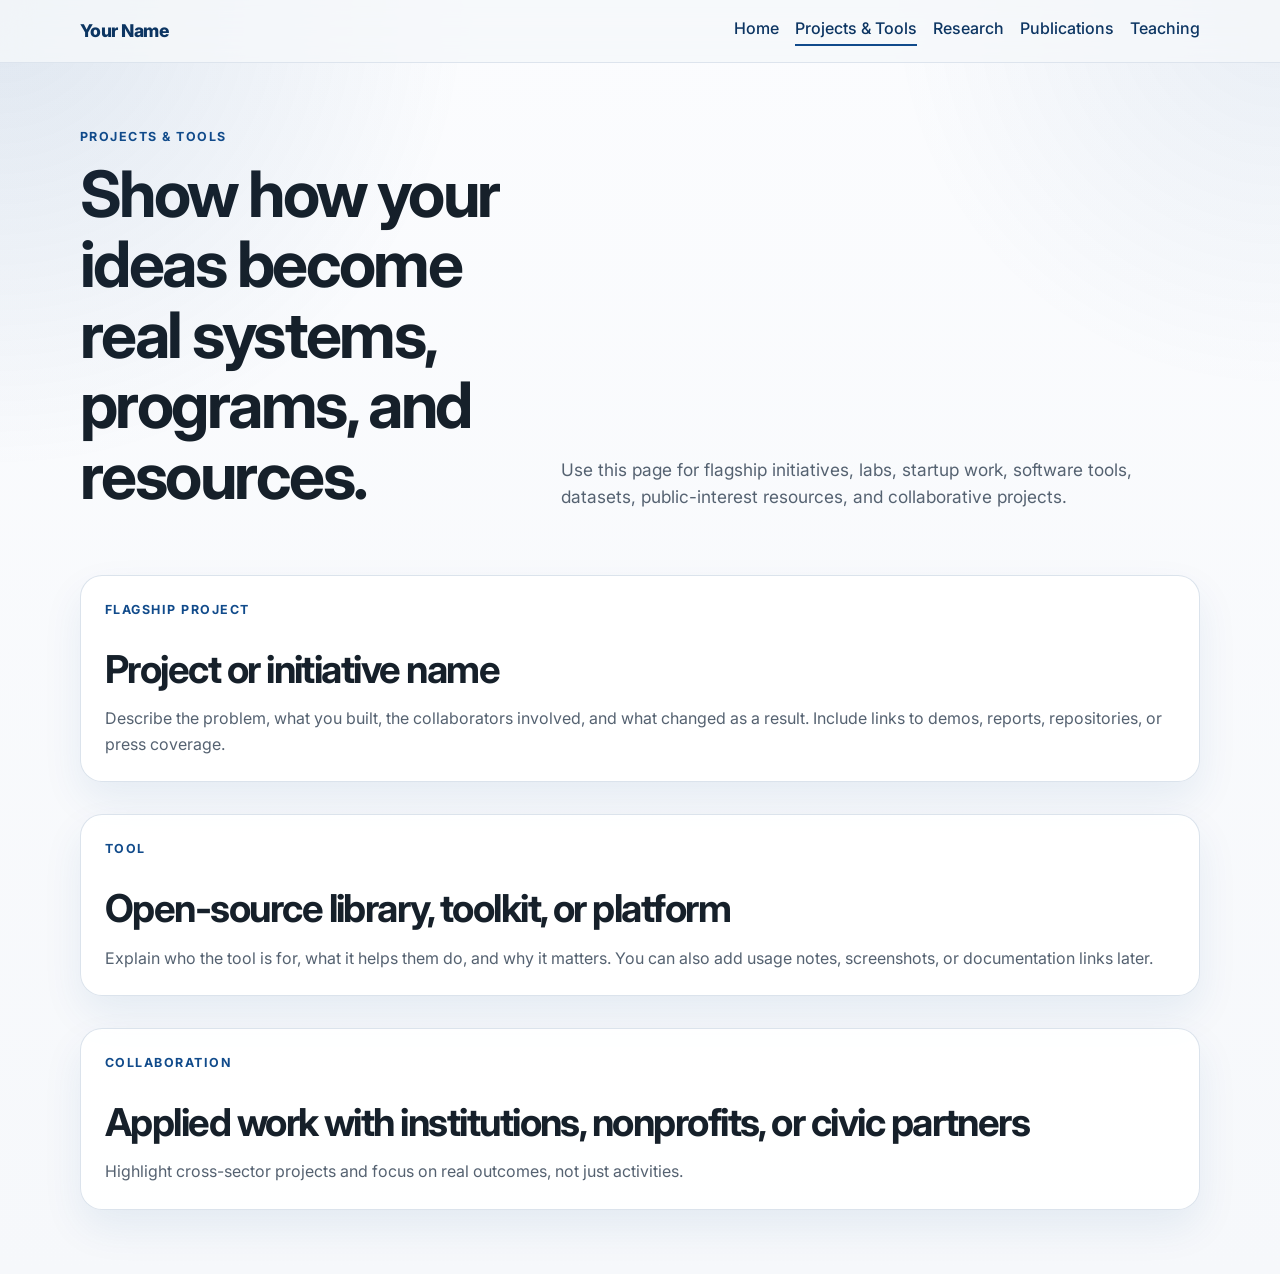
==== projects-tools.html @ a55ed340 "Split personal website into linked pages" ====
<!DOCTYPE html>
<html lang="en">
  <head>
    <meta charset="UTF-8" />
    <meta name="viewport" content="width=device-width, initial-scale=1.0" />
    <title>Your Name | Projects & Tools</title>
    <meta
      name="description"
      content="Projects and tools page for a personal website inspired by rayidghani.com."
    />
    <link rel="preconnect" href="https://fonts.googleapis.com" />
    <link rel="preconnect" href="https://fonts.gstatic.com" crossorigin />
    <link
      href="https://fonts.googleapis.com/css2?family=Inter:wght@400;500;600;700;800&display=swap"
      rel="stylesheet"
    />
    <link rel="stylesheet" href="styles.css" />
  </head>
  <body>
    <header class="site-header">
      <div class="container nav-wrap">
        <a class="brand" href="index.html">Your Name</a>
        <nav class="nav" aria-label="Primary navigation">
          <a href="index.html">Home</a>
          <a href="projects-tools.html" aria-current="page">Projects &amp; Tools</a>
          <a href="research.html">Research</a>
          <a href="publications.html">Publications</a>
          <a href="teaching.html">Teaching</a>
        </nav>
      </div>
    </header>

    <main>
      <section class="hero compact-hero">
        <div class="container page-intro">
          <div>
            <p class="eyebrow">Projects &amp; Tools</p>
            <h1>Show how your ideas become real systems, programs, and resources.</h1>
          </div>
          <p class="lead intro-copy">
            Use this page for flagship initiatives, labs, startup work, software tools, datasets,
            public-interest resources, and collaborative projects.
          </p>
        </div>
      </section>

      <section class="section">
        <div class="container stacked-grid">
          <article class="card detail-card">
            <p class="card-kicker">Flagship Project</p>
            <h2>Project or initiative name</h2>
            <p>
              Describe the problem, what you built, the collaborators involved, and what changed as
              a result. Include links to demos, reports, repositories, or press coverage.
            </p>
          </article>
          <article class="card detail-card">
            <p class="card-kicker">Tool</p>
            <h2>Open-source library, toolkit, or platform</h2>
            <p>
              Explain who the tool is for, what it helps them do, and why it matters. You can also
              add usage notes, screenshots, or documentation links later.
            </p>
          </article>
          <article class="card detail-card">
            <p class="card-kicker">Collaboration</p>
            <h2>Applied work with institutions, nonprofits, or civic partners</h2>
            <p>
              Highlight cross-sector projects and focus on real outcomes, not just activities.
            </p>
          </article>
        </div>
      </section>
    </main>
  </body>
</html>
---- styles.css ----
:root {
  --bg: #f6f8fb;
  --surface: rgba(255, 255, 255, 0.9);
  --surface-alt: #eef3f8;
  --border: #d8e0ea;
  --text: #16202a;
  --muted: #556271;
  --accent: #114b8b;
  --accent-dark: #0c3562;
  --shadow: 0 18px 40px rgba(17, 75, 139, 0.08);
  --radius: 22px;
  --max-width: 1120px;
}

* {
  box-sizing: border-box;
}

html {
  scroll-behavior: smooth;
}

body {
  margin: 0;
  font-family: "Inter", system-ui, -apple-system, BlinkMacSystemFont, "Segoe UI", sans-serif;
  color: var(--text);
  background: linear-gradient(180deg, #fbfcfe 0%, var(--bg) 100%);
  line-height: 1.6;
}

body::before {
  content: "";
  position: fixed;
  inset: 0;
  background:
    radial-gradient(circle at top left, rgba(17, 75, 139, 0.12), transparent 30%),
    radial-gradient(circle at top right, rgba(17, 75, 139, 0.08), transparent 25%);
  pointer-events: none;
}

.container {
  width: min(calc(100% - 2rem), var(--max-width));
  margin: 0 auto;
}

.site-header {
  position: sticky;
  top: 0;
  z-index: 10;
  backdrop-filter: blur(16px);
  background: rgba(246, 248, 251, 0.8);
  border-bottom: 1px solid rgba(216, 224, 234, 0.8);
}

.nav-wrap {
  display: flex;
  justify-content: space-between;
  align-items: center;
  padding: 1rem 0;
  gap: 1rem;
}

.brand,
.nav a,
.contact-links a,
.card a {
  color: var(--accent-dark);
  text-decoration: none;
}

.brand {
  font-weight: 800;
  letter-spacing: -0.03em;
  font-size: 1.1rem;
}

.nav {
  display: flex;
  flex-wrap: wrap;
  gap: 1rem;
}

.nav a {
  font-weight: 500;
  padding-bottom: 0.15rem;
}

.nav a[aria-current="page"] {
  border-bottom: 2px solid var(--accent);
}

.hero {
  padding: 5rem 0 3rem;
}

.compact-hero {
  padding: 4rem 0 2rem;
}

.page-hero {
  padding-bottom: 2rem;
}

.hero-grid,
.section-grid,
.split-layout,
.contact-card,
.page-intro,
.stacked-grid {
  display: grid;
  gap: 2rem;
}

.hero-grid {
  grid-template-columns: 1.4fr 0.9fr;
  align-items: start;
}

.page-intro,
.section-grid,
.split-layout,
.contact-card {
  grid-template-columns: 0.95fr 1.35fr;
}

.eyebrow,
.section-label,
.card-kicker {
  text-transform: uppercase;
  letter-spacing: 0.12em;
  font-size: 0.78rem;
  font-weight: 700;
  color: var(--accent);
  margin: 0 0 0.75rem;
}

h1,
h2,
h3 {
  letter-spacing: -0.04em;
  line-height: 1.1;
  margin: 0;
}

h1 {
  font-size: clamp(2.6rem, 5vw, 4.8rem);
  max-width: 12ch;
}

h2 {
  font-size: clamp(1.8rem, 3vw, 2.8rem);
}

h3 {
  font-size: 1.25rem;
}

p {
  margin: 0;
  color: var(--muted);
}

.lead {
  margin-top: 1.5rem;
  max-width: 67ch;
  font-size: 1.08rem;
}

.intro-copy {
  align-self: end;
}

.hero-actions,
.tag-row,
.contact-links {
  display: flex;
  gap: 1rem;
  flex-wrap: wrap;
}

.hero-actions {
  margin-top: 2rem;
}

.button {
  display: inline-flex;
  align-items: center;
  justify-content: center;
  border-radius: 999px;
  padding: 0.9rem 1.35rem;
  font-weight: 700;
  text-decoration: none;
  border: 1px solid var(--border);
}

.button.primary {
  background: var(--accent);
  color: #fff;
  border-color: transparent;
}

.button.secondary {
  background: var(--surface);
  color: var(--accent-dark);
}

.profile-card,
.card,
.list-panel,
.contact-card {
  background: var(--surface);
  border: 1px solid rgba(216, 224, 234, 0.9);
  border-radius: var(--radius);
  box-shadow: var(--shadow);
}

.profile-card,
.card,
.list-panel,
.contact-card {
  padding: 1.5rem;
}

.avatar {
  width: 72px;
  height: 72px;
  border-radius: 20px;
  display: grid;
  place-items: center;
  background: linear-gradient(135deg, var(--accent), var(--accent-dark));
  color: #fff;
  font-size: 1.5rem;
  font-weight: 800;
  margin-bottom: 1rem;
}

.meta-list {
  list-style: none;
  padding: 0;
  margin: 1.5rem 0 0;
  display: grid;
  gap: 0.9rem;
}

.meta-list li {
  display: flex;
  flex-direction: column;
  gap: 0.15rem;
}

.meta-list span {
  font-size: 0.84rem;
  color: var(--muted);
}

.section {
  padding: 2rem 0 4rem;
}

.alt {
  background: rgba(238, 243, 248, 0.55);
  border-top: 1px solid rgba(216, 224, 234, 0.7);
  border-bottom: 1px solid rgba(216, 224, 234, 0.7);
}

.content-stack {
  display: grid;
  gap: 1rem;
}

.tag-row span {
  padding: 0.65rem 0.9rem;
  border-radius: 999px;
  background: var(--surface-alt);
  border: 1px solid var(--border);
  font-size: 0.95rem;
  color: var(--accent-dark);
}

.section-heading {
  display: flex;
  justify-content: space-between;
  gap: 2rem;
  align-items: end;
  margin-bottom: 2rem;
}

.section-heading p {
  max-width: 34ch;
}

.card-grid {
  display: grid;
  grid-template-columns: repeat(3, minmax(0, 1fr));
  gap: 1.25rem;
}

.feature-grid {
  grid-template-columns: repeat(2, minmax(0, 1fr));
}

.card,
.list-panel,
.detail-card {
  display: grid;
  gap: 1rem;
}

.stacked-grid {
  grid-template-columns: 1fr;
}

.list-panel article {
  padding-bottom: 1.2rem;
  border-bottom: 1px solid var(--border);
}

.list-panel article:last-child {
  padding-bottom: 0;
  border-bottom: none;
}

.bullet-list {
  margin: 0;
  padding-left: 1.25rem;
  color: var(--muted);
}

.contact-section {
  padding-bottom: 5rem;
}

.contact-card {
  align-items: center;
}

.contact-links a {
  font-weight: 600;
}

@media (max-width: 900px) {
  .hero-grid,
  .section-grid,
  .split-layout,
  .contact-card,
  .card-grid,
  .page-intro,
  .feature-grid {
    grid-template-columns: 1fr;
  }

  .section-heading {
    flex-direction: column;
    align-items: start;
  }
}

@media (max-width: 640px) {
  .hero {
    padding-top: 3.5rem;
  }

  .nav-wrap {
    align-items: start;
    flex-direction: column;
  }

  .button,
  .contact-links a {
    width: 100%;
  }
}
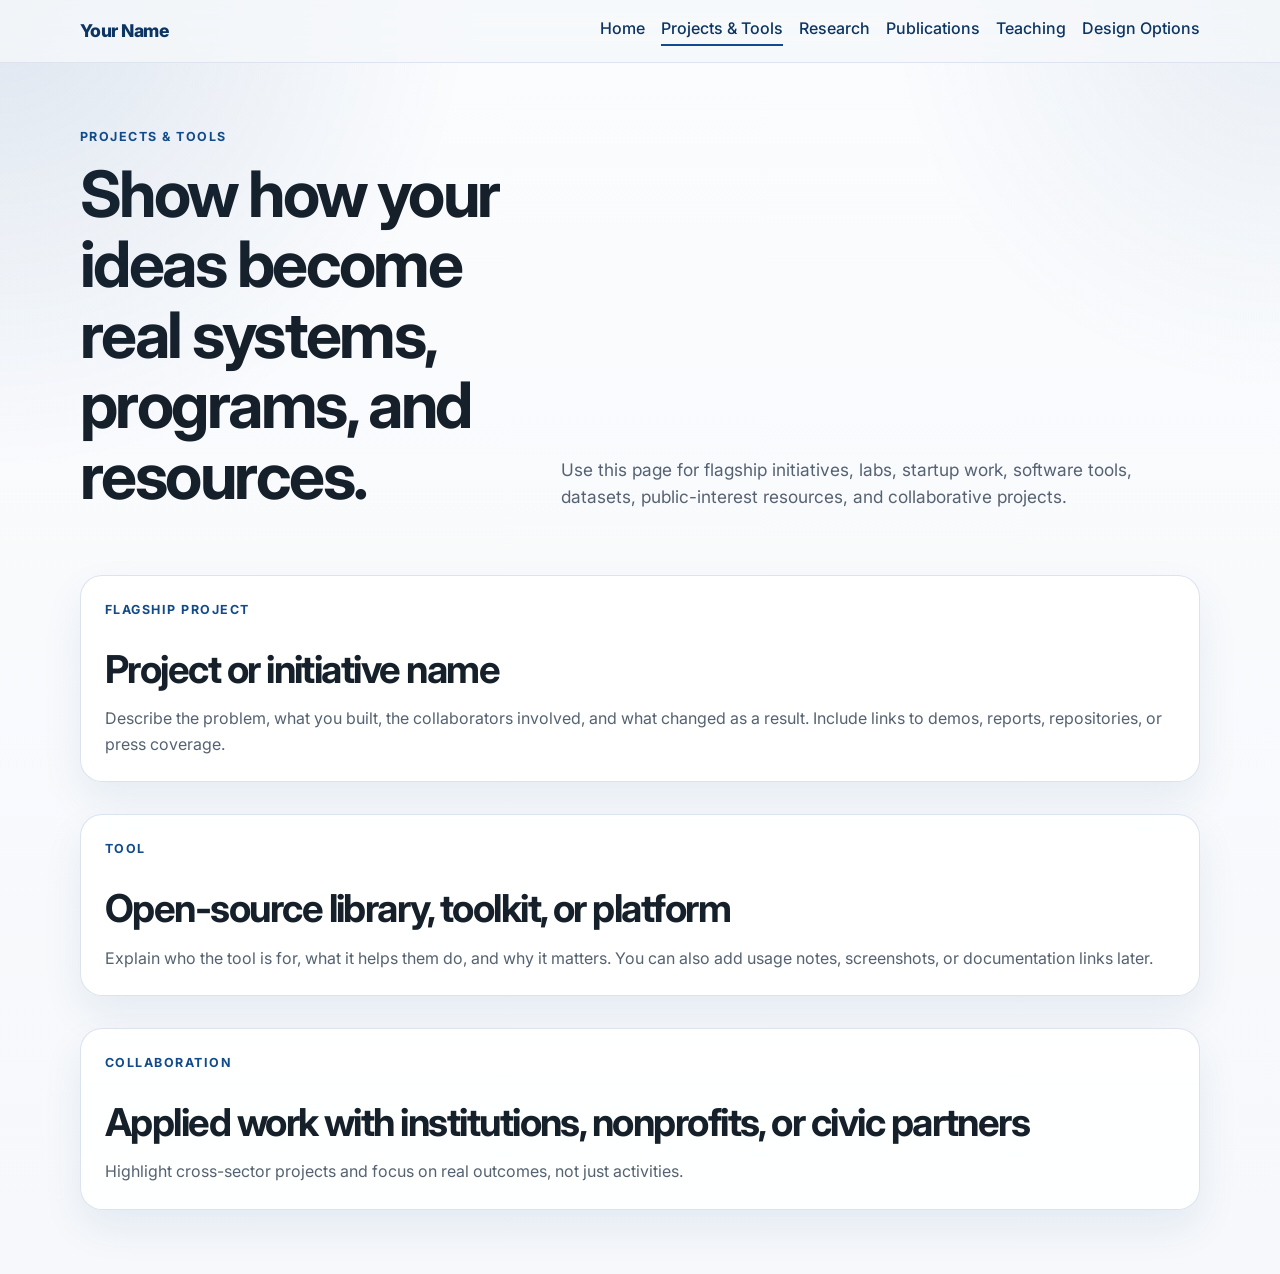
==== commit db940dc1: "Add multiple visual design options and chooser page" ====
--- a/projects-tools.html
+++ b/projects-tools.html
@@ -26,6 +26,7 @@
           <a href="research.html">Research</a>
           <a href="publications.html">Publications</a>
           <a href="teaching.html">Teaching</a>
+          <a href="design-options.html">Design Options</a>
         </nav>
       </div>
     </header>
